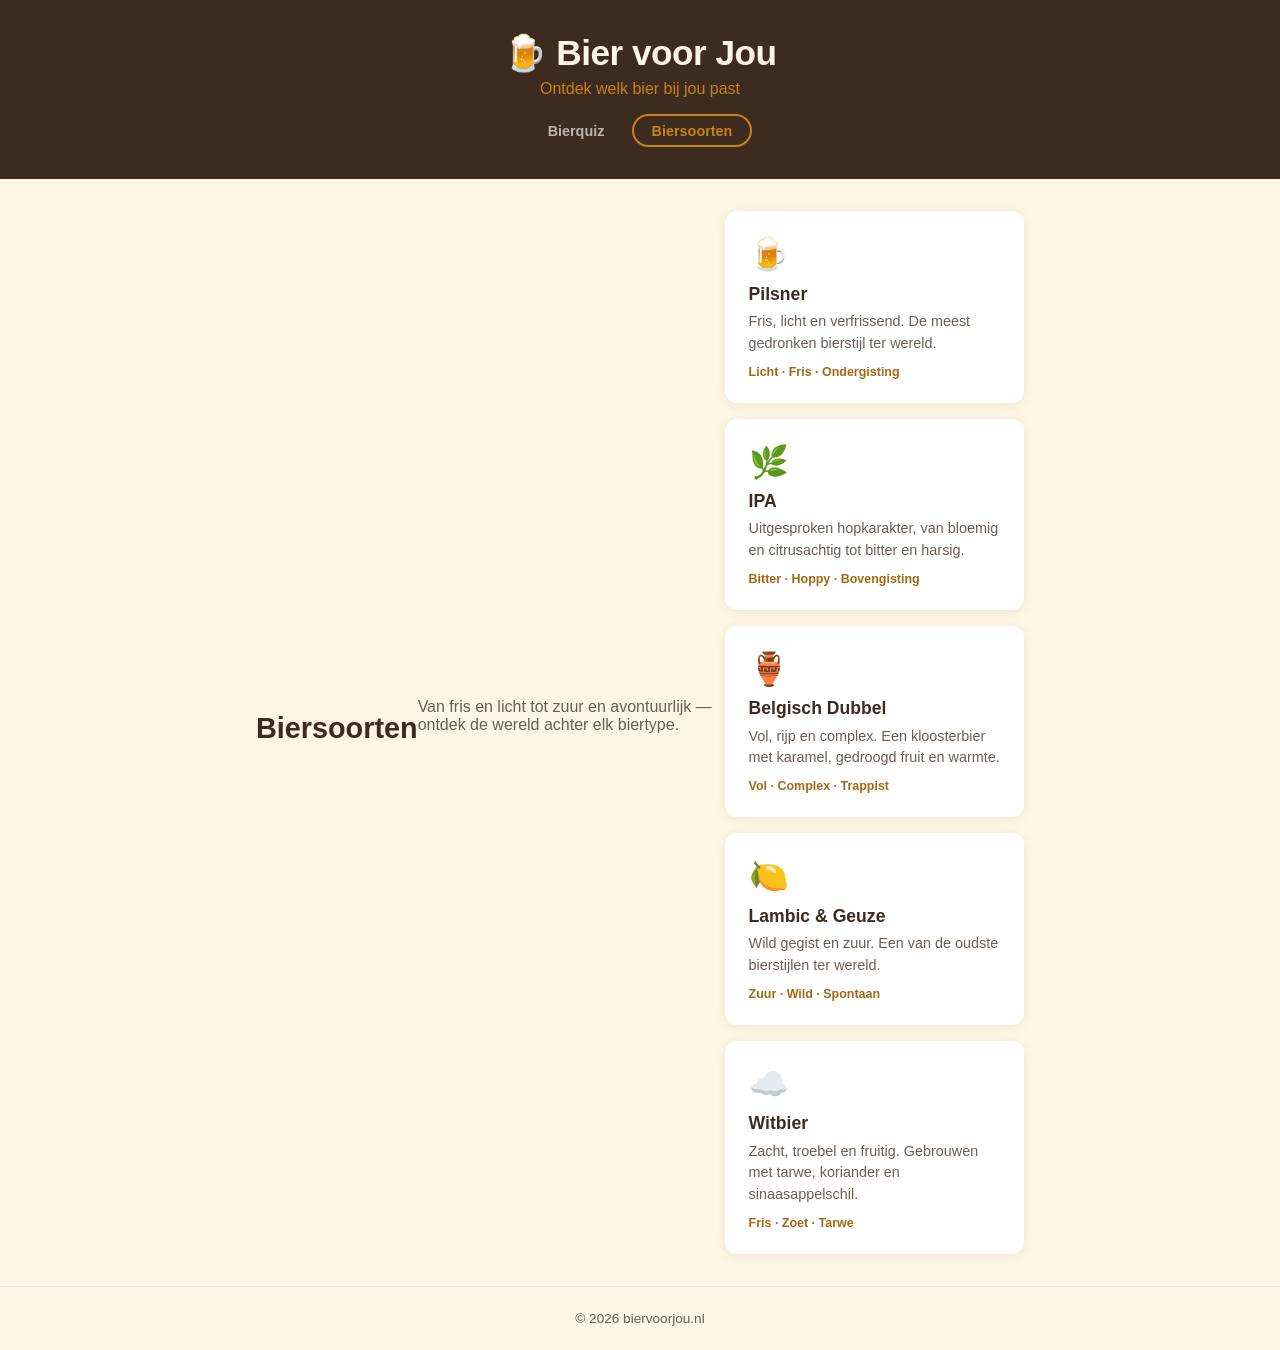
==== biersoorten.html @ c2963c3b "Add biersoorten section — overview page and detail pages for all 5 beer types" ====
<!DOCTYPE html>
<html lang="nl">
<head>
  <meta charset="UTF-8" />
  <meta name="viewport" content="width=device-width, initial-scale=1.0" />
  <title>Biersoorten — Bier voor Jou</title>
  <link rel="stylesheet" href="style.css" />
</head>
<body>
  <header>
    <h1><a href="index.html">🍺 Bier voor Jou</a></h1>
    <p class="tagline">Ontdek welk bier bij jou past</p>
    <nav>
      <a href="index.html" class="nav-link">Bierquiz</a>
      <a href="biersoorten.html" class="nav-link active">Biersoorten</a>
    </nav>
  </header>

  <main class="main-wide">
    <h2 class="page-title">Biersoorten</h2>
    <p class="page-intro">Van fris en licht tot zuur en avontuurlijk — ontdek de wereld achter elk biertype.</p>

    <div class="beer-grid">
      <a href="biersoorten/pilsner.html" class="beer-card">
        <div class="beer-card-icon">🍺</div>
        <h3>Pilsner</h3>
        <p>Fris, licht en verfrissend. De meest gedronken bierstijl ter wereld.</p>
        <span class="beer-card-tags">Licht · Fris · Ondergisting</span>
      </a>

      <a href="biersoorten/ipa.html" class="beer-card">
        <div class="beer-card-icon">🌿</div>
        <h3>IPA</h3>
        <p>Uitgesproken hopkarakter, van bloemig en citrusachtig tot bitter en harsig.</p>
        <span class="beer-card-tags">Bitter · Hoppy · Bovengisting</span>
      </a>

      <a href="biersoorten/dubbel.html" class="beer-card">
        <div class="beer-card-icon">🏺</div>
        <h3>Belgisch Dubbel</h3>
        <p>Vol, rijp en complex. Een kloosterbier met karamel, gedroogd fruit en warmte.</p>
        <span class="beer-card-tags">Vol · Complex · Trappist</span>
      </a>

      <a href="biersoorten/geuze.html" class="beer-card">
        <div class="beer-card-icon">🍋</div>
        <h3>Lambic &amp; Geuze</h3>
        <p>Wild gegist en zuur. Een van de oudste bierstijlen ter wereld.</p>
        <span class="beer-card-tags">Zuur · Wild · Spontaan</span>
      </a>

      <a href="biersoorten/witbier.html" class="beer-card">
        <div class="beer-card-icon">☁️</div>
        <h3>Witbier</h3>
        <p>Zacht, troebel en fruitig. Gebrouwen met tarwe, koriander en sinaasappelschil.</p>
        <span class="beer-card-tags">Fris · Zoet · Tarwe</span>
      </a>
    </div>
  </main>

  <footer>
    <p>© 2026 biervoorjou.nl</p>
  </footer>
</body>
</html>
---- style.css ----
*, *::before, *::after {
  box-sizing: border-box;
  margin: 0;
  padding: 0;
}

:root {
  --amber: #c8821a;
  --amber-dark: #a36813;
  --cream: #fdf6e3;
  --brown: #3d2b1f;
  --gray: #6b5e54;
  --light-gray: #ede8e3;
  --radius: 12px;
}

body {
  font-family: -apple-system, BlinkMacSystemFont, "Segoe UI", sans-serif;
  background: var(--cream);
  color: var(--brown);
  min-height: 100vh;
  display: flex;
  flex-direction: column;
}

header {
  background: var(--brown);
  color: var(--cream);
  text-align: center;
  padding: 2rem 1rem;
}

header h1 {
  font-size: 2.2rem;
  letter-spacing: -0.5px;
}

header h1 a {
  color: inherit;
  text-decoration: none;
}

header .tagline {
  margin-top: 0.4rem;
  color: var(--amber);
  font-size: 1rem;
}

header nav {
  margin-top: 1rem;
  display: flex;
  justify-content: center;
  gap: 0.5rem;
}

.nav-link {
  color: rgba(255,255,255,0.65);
  text-decoration: none;
  font-size: 0.9rem;
  font-weight: 600;
  padding: 0.4rem 1.1rem;
  border-radius: 999px;
  border: 2px solid transparent;
  transition: all 0.2s;
}

.nav-link:hover,
.nav-link.active {
  color: var(--amber);
  border-color: var(--amber);
}

main {
  flex: 1;
  display: flex;
  align-items: center;
  justify-content: center;
  padding: 2rem 1rem;
}

section {
  width: 100%;
  max-width: 560px;
  text-align: center;
}

.hidden {
  display: none !important;
}

/* Intro */
#intro p {
  font-size: 1.1rem;
  color: var(--gray);
  margin-bottom: 2rem;
}

/* Buttons */
.btn-primary,
.btn-secondary {
  display: inline-block;
  padding: 0.85rem 2.2rem;
  border: none;
  border-radius: 999px;
  font-size: 1rem;
  font-weight: 600;
  cursor: pointer;
  transition: background 0.2s, transform 0.1s;
}

.btn-primary {
  background: var(--amber);
  color: #fff;
}

.btn-primary:hover {
  background: var(--amber-dark);
  transform: translateY(-1px);
}

.btn-secondary {
  background: var(--light-gray);
  color: var(--brown);
  margin-top: 1.5rem;
}

.btn-secondary:hover {
  background: #ddd4cc;
}

/* Progress */
#progress {
  margin-bottom: 1.5rem;
}

#progress-text {
  font-size: 0.85rem;
  color: var(--gray);
  display: block;
  margin-bottom: 0.5rem;
}

#progress-bar {
  height: 6px;
  background: var(--light-gray);
  border-radius: 999px;
  overflow: hidden;
}

#progress-fill {
  height: 100%;
  background: var(--amber);
  border-radius: 999px;
  transition: width 0.3s ease;
  width: 0%;
}

/* Question */
#question-text {
  font-size: 1.35rem;
  margin-bottom: 1.5rem;
  line-height: 1.4;
}

#options {
  display: flex;
  flex-direction: column;
  gap: 0.75rem;
}

.option-btn {
  background: #fff;
  border: 2px solid var(--light-gray);
  border-radius: var(--radius);
  padding: 0.9rem 1.2rem;
  font-size: 1rem;
  cursor: pointer;
  text-align: left;
  transition: border-color 0.15s, background 0.15s;
  color: var(--brown);
}

.option-btn:hover {
  border-color: var(--amber);
  background: #fff8ee;
}

/* Result */
#result-card {
  background: #fff;
  border-radius: var(--radius);
  padding: 2rem;
  box-shadow: 0 2px 16px rgba(0,0,0,0.08);
  margin-top: 1rem;
}

#result-icon {
  font-size: 3.5rem;
  margin-bottom: 0.5rem;
}

#result-name {
  font-size: 1.6rem;
  margin-bottom: 0.75rem;
  color: var(--amber-dark);
}

#result-description {
  color: var(--gray);
  line-height: 1.6;
  margin-bottom: 1rem;
}

.examples {
  font-size: 0.9rem;
  font-style: italic;
  color: var(--gray);
}

/* Biersoorten overview */
.main-wide {
  width: 100%;
  max-width: 800px;
  padding: 2rem 1rem;
  margin: 0 auto;
}

.page-title {
  font-size: 1.8rem;
  margin-bottom: 0.5rem;
}

.page-intro {
  color: var(--gray);
  margin-bottom: 2rem;
  font-size: 1rem;
}

.beer-grid {
  display: grid;
  grid-template-columns: repeat(auto-fill, minmax(220px, 1fr));
  gap: 1rem;
}

.beer-card {
  background: #fff;
  border-radius: var(--radius);
  padding: 1.5rem;
  box-shadow: 0 2px 12px rgba(0,0,0,0.07);
  text-decoration: none;
  color: var(--brown);
  transition: transform 0.15s, box-shadow 0.15s;
  display: flex;
  flex-direction: column;
  gap: 0.4rem;
}

.beer-card:hover {
  transform: translateY(-3px);
  box-shadow: 0 6px 20px rgba(0,0,0,0.12);
}

.beer-card-icon {
  font-size: 2rem;
  margin-bottom: 0.25rem;
}

.beer-card h3 {
  font-size: 1.1rem;
}

.beer-card p {
  font-size: 0.9rem;
  color: var(--gray);
  line-height: 1.5;
  flex: 1;
}

.beer-card-tags {
  font-size: 0.78rem;
  color: var(--amber-dark);
  font-weight: 600;
  margin-top: 0.25rem;
}

/* Beer detail page */
.breadcrumb {
  display: inline-block;
  color: var(--gray);
  text-decoration: none;
  font-size: 0.9rem;
  margin-bottom: 1.5rem;
}

.breadcrumb:hover {
  color: var(--amber);
}

.beer-hero {
  text-align: center;
  margin-bottom: 2rem;
}

.beer-hero-icon {
  font-size: 3.5rem;
  margin-bottom: 0.5rem;
}

.beer-hero h2 {
  font-size: 2rem;
  margin-bottom: 0.5rem;
}

.beer-hero-tags {
  color: var(--amber-dark);
  font-size: 0.9rem;
  font-weight: 600;
}

.beer-content {
  display: flex;
  flex-direction: column;
  gap: 1.25rem;
}

.beer-section {
  background: #fff;
  border-radius: var(--radius);
  padding: 1.5rem;
  box-shadow: 0 2px 12px rgba(0,0,0,0.07);
}

.beer-section h3 {
  font-size: 1rem;
  color: var(--amber-dark);
  margin-bottom: 0.75rem;
  text-transform: uppercase;
  letter-spacing: 0.05em;
  font-size: 0.8rem;
}

.beer-section p {
  color: var(--gray);
  line-height: 1.7;
  margin-bottom: 0.75rem;
}

.beer-section p:last-child {
  margin-bottom: 0;
}

.taste-list,
.facts-list,
.examples-list {
  list-style: none;
  display: flex;
  flex-direction: column;
  gap: 0.5rem;
}

.taste-list li,
.examples-list li {
  font-size: 0.95rem;
  color: var(--gray);
  line-height: 1.5;
  padding-left: 1rem;
  position: relative;
}

.taste-list li::before,
.examples-list li::before {
  content: "–";
  position: absolute;
  left: 0;
  color: var(--amber);
}

.facts-list li {
  font-size: 0.95rem;
  color: var(--gray);
  line-height: 1.6;
  padding-left: 1.25rem;
  position: relative;
}

.facts-list li::before {
  content: "★";
  position: absolute;
  left: 0;
  color: var(--amber);
  font-size: 0.7rem;
  top: 0.3rem;
}

footer {
  text-align: center;
  padding: 1.5rem;
  font-size: 0.85rem;
  color: var(--gray);
  border-top: 1px solid var(--light-gray);
}

@media (max-width: 480px) {
  header h1 { font-size: 1.7rem; }
  #question-text { font-size: 1.15rem; }
}
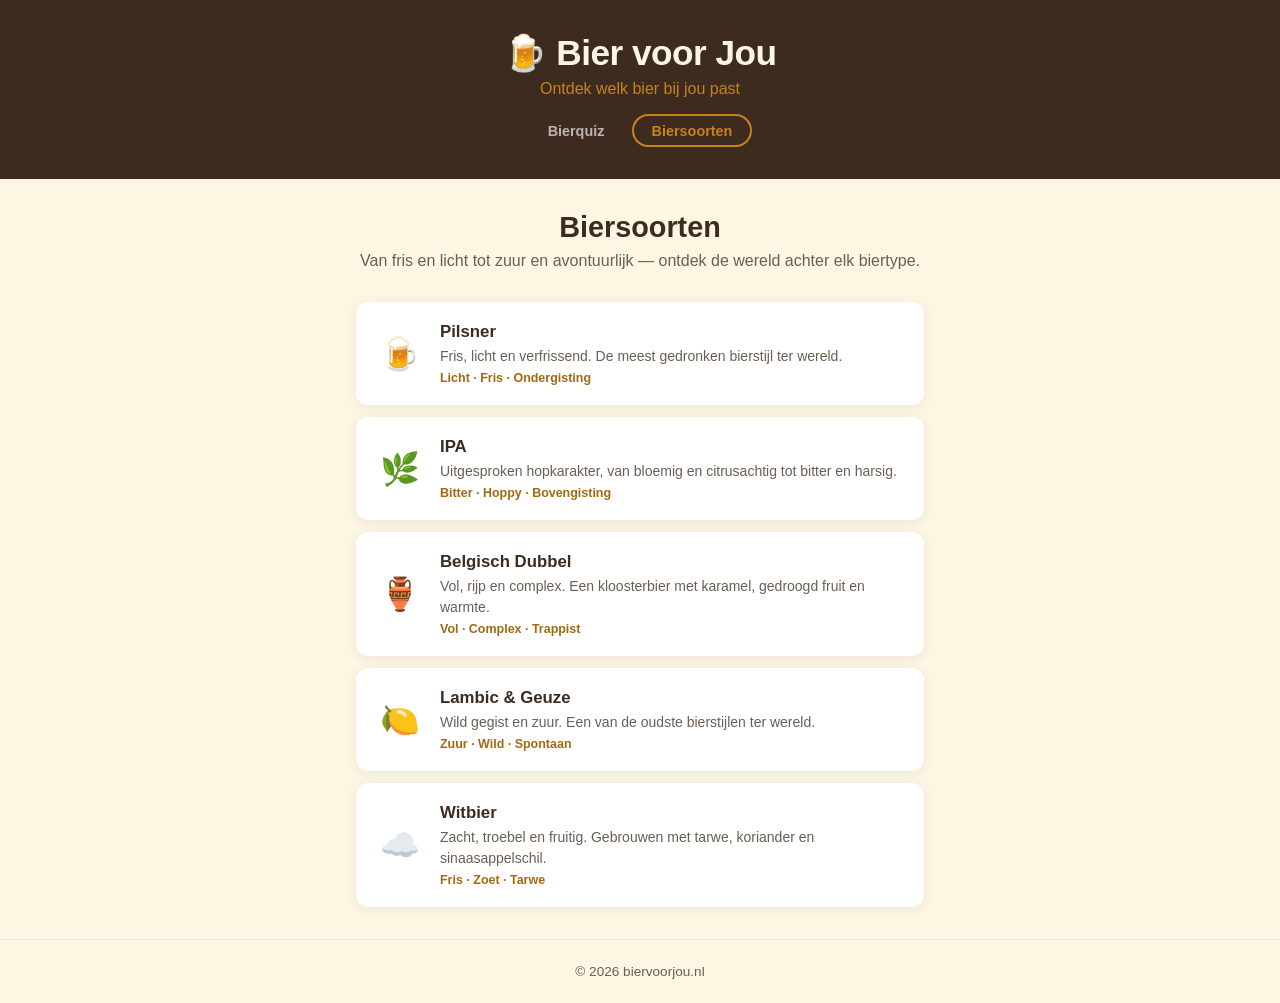
==== commit f10fbf04: "Fix biersoorten layout — single column cards with horizontal layout" ====
--- a/biersoorten.html
+++ b/biersoorten.html
@@ -23,37 +23,47 @@
     <div class="beer-grid">
       <a href="biersoorten/pilsner.html" class="beer-card">
         <div class="beer-card-icon">🍺</div>
-        <h3>Pilsner</h3>
-        <p>Fris, licht en verfrissend. De meest gedronken bierstijl ter wereld.</p>
-        <span class="beer-card-tags">Licht · Fris · Ondergisting</span>
+        <div class="beer-card-body">
+          <h3>Pilsner</h3>
+          <p>Fris, licht en verfrissend. De meest gedronken bierstijl ter wereld.</p>
+          <span class="beer-card-tags">Licht · Fris · Ondergisting</span>
+        </div>
       </a>
 
       <a href="biersoorten/ipa.html" class="beer-card">
         <div class="beer-card-icon">🌿</div>
-        <h3>IPA</h3>
-        <p>Uitgesproken hopkarakter, van bloemig en citrusachtig tot bitter en harsig.</p>
-        <span class="beer-card-tags">Bitter · Hoppy · Bovengisting</span>
+        <div class="beer-card-body">
+          <h3>IPA</h3>
+          <p>Uitgesproken hopkarakter, van bloemig en citrusachtig tot bitter en harsig.</p>
+          <span class="beer-card-tags">Bitter · Hoppy · Bovengisting</span>
+        </div>
       </a>
 
       <a href="biersoorten/dubbel.html" class="beer-card">
         <div class="beer-card-icon">🏺</div>
-        <h3>Belgisch Dubbel</h3>
-        <p>Vol, rijp en complex. Een kloosterbier met karamel, gedroogd fruit en warmte.</p>
-        <span class="beer-card-tags">Vol · Complex · Trappist</span>
+        <div class="beer-card-body">
+          <h3>Belgisch Dubbel</h3>
+          <p>Vol, rijp en complex. Een kloosterbier met karamel, gedroogd fruit en warmte.</p>
+          <span class="beer-card-tags">Vol · Complex · Trappist</span>
+        </div>
       </a>
 
       <a href="biersoorten/geuze.html" class="beer-card">
         <div class="beer-card-icon">🍋</div>
-        <h3>Lambic &amp; Geuze</h3>
-        <p>Wild gegist en zuur. Een van de oudste bierstijlen ter wereld.</p>
-        <span class="beer-card-tags">Zuur · Wild · Spontaan</span>
+        <div class="beer-card-body">
+          <h3>Lambic &amp; Geuze</h3>
+          <p>Wild gegist en zuur. Een van de oudste bierstijlen ter wereld.</p>
+          <span class="beer-card-tags">Zuur · Wild · Spontaan</span>
+        </div>
       </a>
 
       <a href="biersoorten/witbier.html" class="beer-card">
         <div class="beer-card-icon">☁️</div>
-        <h3>Witbier</h3>
-        <p>Zacht, troebel en fruitig. Gebrouwen met tarwe, koriander en sinaasappelschil.</p>
-        <span class="beer-card-tags">Fris · Zoet · Tarwe</span>
+        <div class="beer-card-body">
+          <h3>Witbier</h3>
+          <p>Zacht, troebel en fruitig. Gebrouwen met tarwe, koriander en sinaasappelschil.</p>
+          <span class="beer-card-tags">Fris · Zoet · Tarwe</span>
+        </div>
       </a>
     </div>
   </main>
--- a/style.css
+++ b/style.css
@@ -220,9 +220,11 @@
 /* Biersoorten overview */
 .main-wide {
   width: 100%;
-  max-width: 800px;
+  max-width: 600px;
   padding: 2rem 1rem;
   margin: 0 auto;
+  display: flex;
+  flex-direction: column;
 }
 
 .page-title {
@@ -237,50 +239,55 @@
 }
 
 .beer-grid {
-  display: grid;
-  grid-template-columns: repeat(auto-fill, minmax(220px, 1fr));
-  gap: 1rem;
+  display: flex;
+  flex-direction: column;
+  gap: 0.75rem;
 }
 
 .beer-card {
   background: #fff;
   border-radius: var(--radius);
-  padding: 1.5rem;
+  padding: 1.25rem 1.5rem;
   box-shadow: 0 2px 12px rgba(0,0,0,0.07);
   text-decoration: none;
   color: var(--brown);
   transition: transform 0.15s, box-shadow 0.15s;
   display: flex;
-  flex-direction: column;
-  gap: 0.4rem;
+  flex-direction: row;
+  align-items: center;
+  gap: 1.25rem;
 }
 
 .beer-card:hover {
-  transform: translateY(-3px);
+  transform: translateY(-2px);
   box-shadow: 0 6px 20px rgba(0,0,0,0.12);
 }
 
 .beer-card-icon {
   font-size: 2rem;
-  margin-bottom: 0.25rem;
+  flex-shrink: 0;
+}
+
+.beer-card-body {
+  display: flex;
+  flex-direction: column;
+  gap: 0.25rem;
 }
 
 .beer-card h3 {
-  font-size: 1.1rem;
+  font-size: 1.05rem;
 }
 
 .beer-card p {
-  font-size: 0.9rem;
+  font-size: 0.875rem;
   color: var(--gray);
   line-height: 1.5;
-  flex: 1;
 }
 
 .beer-card-tags {
   font-size: 0.78rem;
   color: var(--amber-dark);
   font-weight: 600;
-  margin-top: 0.25rem;
 }
 
 /* Beer detail page */
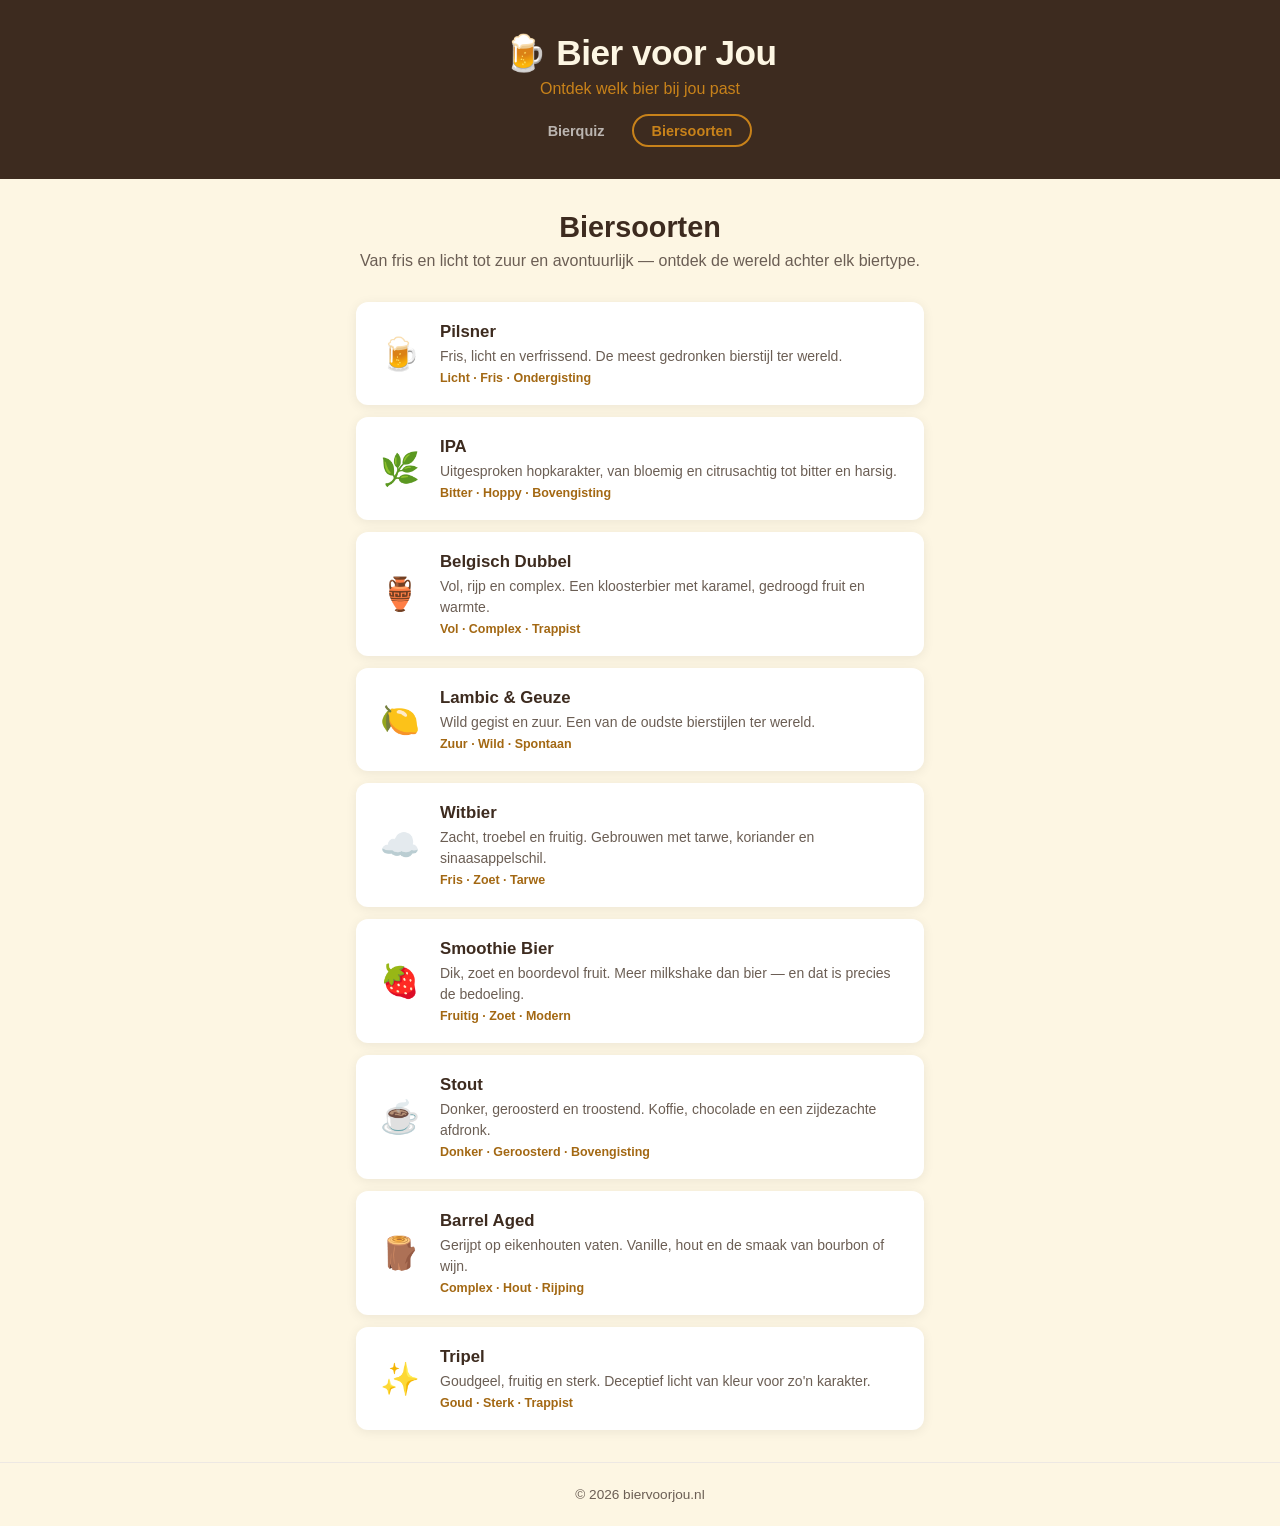
==== commit f0ded8fb: "Add smoothie, stout, barrel aged and tripel beer types" ====
--- a/biersoorten.html
+++ b/biersoorten.html
@@ -65,6 +65,42 @@
           <span class="beer-card-tags">Fris · Zoet · Tarwe</span>
         </div>
       </a>
+
+      <a href="biersoorten/smoothie.html" class="beer-card">
+        <div class="beer-card-icon">🍓</div>
+        <div class="beer-card-body">
+          <h3>Smoothie Bier</h3>
+          <p>Dik, zoet en boordevol fruit. Meer milkshake dan bier — en dat is precies de bedoeling.</p>
+          <span class="beer-card-tags">Fruitig · Zoet · Modern</span>
+        </div>
+      </a>
+
+      <a href="biersoorten/stout.html" class="beer-card">
+        <div class="beer-card-icon">☕</div>
+        <div class="beer-card-body">
+          <h3>Stout</h3>
+          <p>Donker, geroosterd en troostend. Koffie, chocolade en een zijdezachte afdronk.</p>
+          <span class="beer-card-tags">Donker · Geroosterd · Bovengisting</span>
+        </div>
+      </a>
+
+      <a href="biersoorten/barrel.html" class="beer-card">
+        <div class="beer-card-icon">🪵</div>
+        <div class="beer-card-body">
+          <h3>Barrel Aged</h3>
+          <p>Gerijpt op eikenhouten vaten. Vanille, hout en de smaak van bourbon of wijn.</p>
+          <span class="beer-card-tags">Complex · Hout · Rijping</span>
+        </div>
+      </a>
+
+      <a href="biersoorten/tripel.html" class="beer-card">
+        <div class="beer-card-icon">✨</div>
+        <div class="beer-card-body">
+          <h3>Tripel</h3>
+          <p>Goudgeel, fruitig en sterk. Deceptief licht van kleur voor zo'n karakter.</p>
+          <span class="beer-card-tags">Goud · Sterk · Trappist</span>
+        </div>
+      </a>
     </div>
   </main>
 
--- a/style.css
+++ b/style.css
@@ -217,6 +217,19 @@
   color: var(--gray);
 }
 
+.result-more {
+  display: inline-block;
+  margin-top: 1rem;
+  color: var(--amber-dark);
+  font-size: 0.95rem;
+  font-weight: 600;
+  text-decoration: none;
+}
+
+.result-more:hover {
+  text-decoration: underline;
+}
+
 /* Biersoorten overview */
 .main-wide {
   width: 100%;
